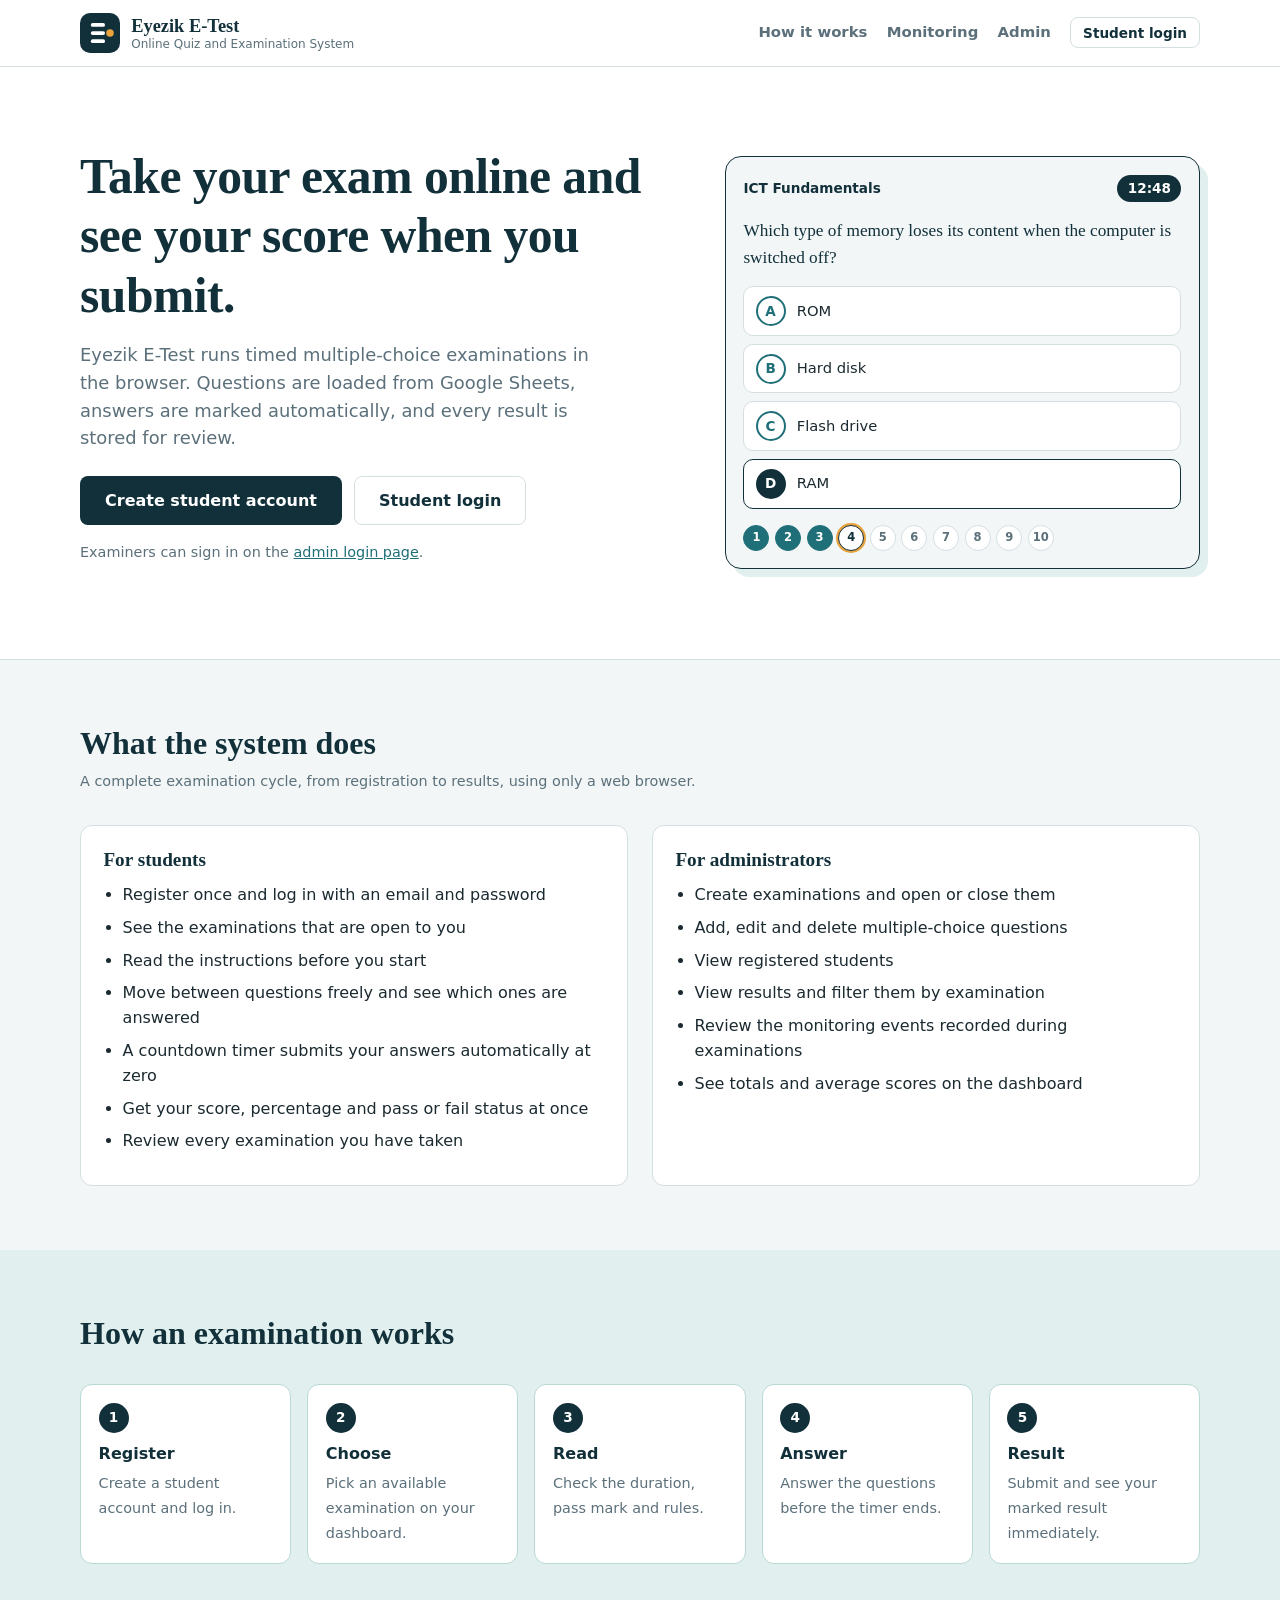
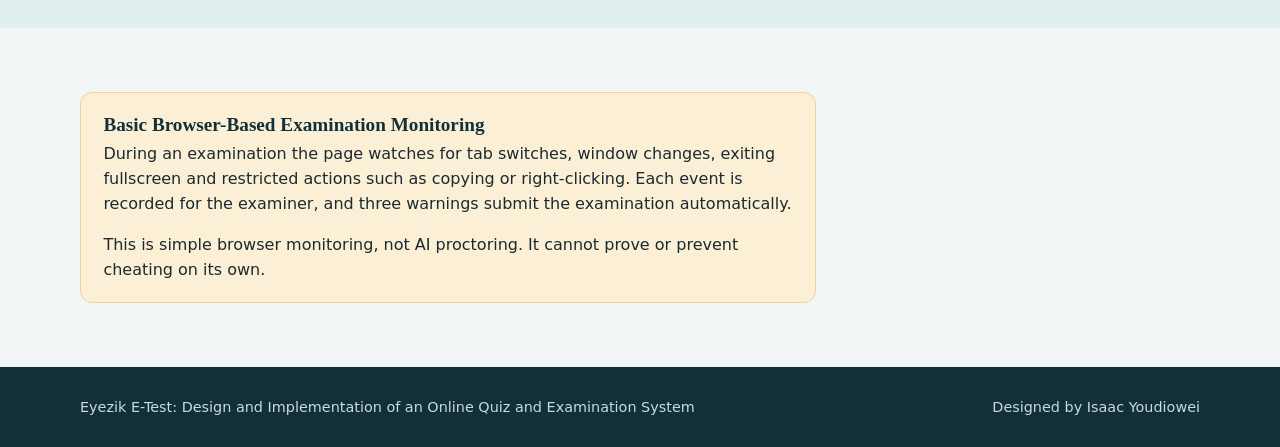
==== index.html @ 9ff87081 "Move index.html to the root level for GitHub Pages" ====
<!DOCTYPE html>
<html lang="en">
<head>
  <meta charset="UTF-8">
  <meta name="viewport" content="width=device-width, initial-scale=1">
  <title>Eyezik E-Test | Online Quiz and Examination System</title>
  <meta name="description" content="Eyezik E-Test is a web-based online quiz and examination system with automatic marking and basic browser-based monitoring.">
  <link rel="icon" href="assets/images/logo.svg" type="image/svg+xml">
  <link rel="stylesheet" href="css/style.css">
</head>
<body class="landing" data-page="landing">

  <header class="site-header">
    <div class="container site-header-inner">
      <a class="brand" href="index.html">
        <img class="brand-logo" src="assets/images/logo.svg" alt="">
        <span class="brand-text"><strong>Eyezik E-Test</strong><small>Online Quiz and Examination System</small></span>
      </a>
      <nav class="site-nav" aria-label="Main">
        <a href="#how">How it works</a>
        <a href="#monitoring">Monitoring</a>
        <a href="admin/login.html">Admin</a>
        <a class="btn btn-secondary btn-sm" href="login.html">Student login</a>
      </nav>
    </div>
  </header>

  <main>
    <section class="hero">
      <div class="container hero-grid">
        <div class="hero-copy">
          <h1>Take your exam online and see your score when you submit.</h1>
          <p class="lead">Eyezik E-Test runs timed multiple-choice examinations in the browser. Questions are loaded from Google Sheets, answers are marked automatically, and every result is stored for review.</p>
          <div class="hero-actions">
            <a class="btn btn-primary btn-lg" href="register.html">Create student account</a>
            <a class="btn btn-secondary btn-lg" href="login.html">Student login</a>
          </div>
          <p class="hero-note">Examiners can sign in on the <a href="admin/login.html">admin login page</a>.</p>
        </div>

        <div class="hero-preview" aria-hidden="true">
          <div class="preview-bar"><span>ICT Fundamentals</span><span class="preview-timer">12:48</span></div>
          <p class="preview-q">Which type of memory loses its content when the computer is switched off?</p>
          <ul class="preview-options">
            <li><span class="bubble">A</span>ROM</li>
            <li><span class="bubble">B</span>Hard disk</li>
            <li><span class="bubble">C</span>Flash drive</li>
            <li class="chosen"><span class="bubble">D</span>RAM</li>
          </ul>
          <div class="preview-nav">
            <span class="done">1</span><span class="done">2</span><span class="done">3</span><span class="now">4</span>
            <span>5</span><span>6</span><span>7</span><span>8</span><span>9</span><span>10</span>
          </div>
        </div>
      </div>
    </section>

    <section class="section" id="features">
      <div class="container">
        <div class="section-head">
          <h2>What the system does</h2>
          <p class="muted">A complete examination cycle, from registration to results, using only a web browser.</p>
        </div>
        <div class="split">
          <div class="card">
            <h3>For students</h3>
            <ul class="feature-list">
              <li>Register once and log in with an email and password</li>
              <li>See the examinations that are open to you</li>
              <li>Read the instructions before you start</li>
              <li>Move between questions freely and see which ones are answered</li>
              <li>A countdown timer submits your answers automatically at zero</li>
              <li>Get your score, percentage and pass or fail status at once</li>
              <li>Review every examination you have taken</li>
            </ul>
          </div>
          <div class="card">
            <h3>For administrators</h3>
            <ul class="feature-list">
              <li>Create examinations and open or close them</li>
              <li>Add, edit and delete multiple-choice questions</li>
              <li>View registered students</li>
              <li>View results and filter them by examination</li>
              <li>Review the monitoring events recorded during examinations</li>
              <li>See totals and average scores on the dashboard</li>
            </ul>
          </div>
        </div>
      </div>
    </section>

    <section class="section section-tint" id="how">
      <div class="container">
        <div class="section-head">
          <h2>How an examination works</h2>
        </div>
        <ol class="steps">
          <li><strong>Register</strong><span>Create a student account and log in.</span></li>
          <li><strong>Choose</strong><span>Pick an available examination on your dashboard.</span></li>
          <li><strong>Read</strong><span>Check the duration, pass mark and rules.</span></li>
          <li><strong>Answer</strong><span>Answer the questions before the timer ends.</span></li>
          <li><strong>Result</strong><span>Submit and see your marked result immediately.</span></li>
        </ol>
      </div>
    </section>

    <section class="section" id="monitoring">
      <div class="container">
        <div class="notice-box">
          <h3>Basic Browser-Based Examination Monitoring</h3>
          <p>During an examination the page watches for tab switches, window changes, exiting fullscreen and restricted actions such as copying or right-clicking. Each event is recorded for the examiner, and three warnings submit the examination automatically.</p>
          <p>This is simple browser monitoring, not AI proctoring. It cannot prove or prevent cheating on its own.</p>
        </div>
      </div>
    </section>
  </main>

  <footer class="site-footer">
    <div class="container footer-inner">
      <span>Eyezik E-Test: Design and Implementation of an Online Quiz and Examination System</span>
      <span>Designed by Isaac Youdiowei</span>
    </div>
  </footer>

</body>
</html>
---- css/style.css ----
/* Eyezik E-Test - style.css
   Shared styles: variables, base, buttons, forms, tables, modals, landing page.
   Design idea: the look of an OMR answer sheet - ink-blue text, round answer bubbles. */

:root {
  --ink: #12303a;
  --ink-soft: #1d4753;
  --teal: #1f6f78;
  --mint: #e1f0ee;
  --paper: #f2f6f7;
  --white: #ffffff;
  --amber: #e8a33d;
  --amber-soft: #fbefd6;
  --green: #2f855a;
  --green-soft: #e0f2e8;
  --red: #b83b2e;
  --red-soft: #f8e1de;
  --text: #1b2a30;
  --muted: #5b707a;
  --line: #d5dfe2;
  --font-body: "Segoe UI", system-ui, -apple-system, "Helvetica Neue", Arial, sans-serif;
  --font-head: "Iowan Old Style", "Charter", Georgia, "Times New Roman", serif;
}

*, *::before, *::after { box-sizing: border-box; }
[hidden] { display: none !important; }

html { -webkit-text-size-adjust: 100%; }

body {
  margin: 0;
  font-family: var(--font-body);
  font-size: 1rem;
  line-height: 1.55;
  color: var(--text);
  background: var(--paper);
}

img { max-width: 100%; display: block; }
a { color: var(--teal); }
a:hover { color: var(--ink); }

h1, h2, h3, h4 {
  font-family: var(--font-head);
  color: var(--ink);
  line-height: 1.2;
  margin: 0 0 .5rem;
  font-weight: 700;
}
h1 { font-size: clamp(2rem, 4.6vw, 3.1rem); letter-spacing: -.01em; }
h2 { font-size: clamp(1.5rem, 3vw, 2rem); }
h3 { font-size: 1.2rem; }
p { margin: 0 0 1rem; }

:focus-visible { outline: 3px solid var(--amber); outline-offset: 2px; }

.container { width: min(1120px, 100% - 2rem); margin-inline: auto; }
.muted { color: var(--muted); font-size: .9rem; }
.visually-hidden {
  position: absolute; width: 1px; height: 1px; overflow: hidden;
  clip: rect(0 0 0 0); white-space: nowrap;
}

/* ---------- Brand ---------- */
.brand { display: flex; align-items: center; gap: .7rem; text-decoration: none; color: var(--ink); }
.brand-logo { width: 40px; height: 40px; flex: none; }
.brand-text { display: flex; flex-direction: column; line-height: 1.2; }
.brand-text strong { font-family: var(--font-head); font-size: 1.15rem; }
.brand-text small { color: var(--muted); font-size: .75rem; }

/* ---------- Buttons ---------- */
.btn {
  display: inline-flex; align-items: center; justify-content: center; gap: .4rem;
  padding: .65rem 1.15rem; border-radius: 8px; border: 1.5px solid transparent;
  font: inherit; font-weight: 600; font-size: .95rem; line-height: 1.2;
  cursor: pointer; text-decoration: none;
  transition: background-color .15s, border-color .15s, color .15s;
}
.btn:disabled { opacity: .5; cursor: not-allowed; }
.btn-primary { background: var(--ink); color: var(--white); }
.btn-primary:hover:not(:disabled) { background: var(--ink-soft); color: var(--white); }
.btn-secondary { background: var(--white); color: var(--ink); border-color: var(--line); }
.btn-secondary:hover:not(:disabled) { border-color: var(--ink); color: var(--ink); }
.btn-ghost { background: transparent; color: var(--ink); }
.btn-ghost:hover:not(:disabled) { background: var(--mint); color: var(--ink); }
.btn-danger { background: var(--white); color: var(--red); border-color: #e5b8b3; }
.btn-danger:hover:not(:disabled) { background: var(--red); border-color: var(--red); color: var(--white); }
.btn-sm { padding: .4rem .75rem; font-size: .85rem; }
.btn-lg { padding: .85rem 1.5rem; font-size: 1rem; }
.btn-block { width: 100%; }

/* ---------- Forms ---------- */
.field { margin-bottom: 1.1rem; }
.field label { display: block; font-weight: 600; font-size: .9rem; margin-bottom: .35rem; color: var(--ink); }
.field .hint { color: var(--muted); font-size: .82rem; margin-top: .3rem; }

input[type="text"], input[type="email"], input[type="password"], input[type="number"],
select, textarea {
  width: 100%; padding: .65rem .8rem; font: inherit; color: var(--text);
  background: var(--white); border: 1.5px solid var(--line); border-radius: 8px;
}
textarea { resize: vertical; min-height: 84px; }
input:focus, select:focus, textarea:focus { border-color: var(--teal); outline: none; box-shadow: 0 0 0 3px rgba(31, 111, 120, .18); }
.field-row { display: grid; grid-template-columns: 1fr 1fr; gap: 1rem; }

.check { display: flex; gap: .6rem; align-items: flex-start; font-size: .95rem; cursor: pointer; }
.check input { width: 1.15rem; height: 1.15rem; margin-top: .2rem; accent-color: var(--ink); flex: none; }

/* ---------- Alerts and badges ---------- */
.alert { padding: .75rem 1rem; border-radius: 8px; margin-bottom: 1rem; font-size: .93rem; border: 1px solid; }
.alert-error { background: var(--red-soft); border-color: #e5b8b3; color: #7a2219; }
.alert-success { background: var(--green-soft); border-color: #b5dcc5; color: #1d5a3a; }
.alert-info { background: var(--mint); border-color: #b9d9d4; color: var(--ink); }

.badge {
  display: inline-block; padding: .15rem .6rem; border-radius: 999px;
  font-size: .78rem; font-weight: 700; line-height: 1.5; white-space: nowrap;
}
.badge-pass, .badge-active { background: var(--green-soft); color: #1d5a3a; }
.badge-fail, .badge-high { background: var(--red-soft); color: #8a2a1f; }
.badge-inactive { background: #e6ecee; color: var(--muted); }
.badge-medium { background: var(--amber-soft); color: #7a4f08; }
.badge-low { background: #e6ecee; color: var(--ink-soft); }

/* ---------- Cards, tables, states ---------- */
.card { background: var(--white); border: 1px solid var(--line); border-radius: 12px; padding: 1.4rem; }
.card h2, .card h3 { margin-bottom: .75rem; }

.table-wrap { overflow-x: auto; background: var(--white); border: 1px solid var(--line); border-radius: 12px; }
table.data { width: 100%; border-collapse: collapse; font-size: .92rem; }
table.data th, table.data td { padding: .75rem .9rem; text-align: left; vertical-align: top; border-bottom: 1px solid var(--line); }
table.data th { background: #eaf1f3; font-size: .82rem; color: var(--ink); white-space: nowrap; }
table.data tr:last-child td { border-bottom: 0; }
table.data td.actions { white-space: nowrap; }
.empty-cell { text-align: center !important; color: var(--muted); padding: 2rem 1rem !important; }
.empty-state {
  padding: 2rem 1rem; text-align: center; color: var(--muted);
  background: var(--white); border: 1.5px dashed var(--line); border-radius: 12px;
}
.loading-state { padding: 2rem; text-align: center; color: var(--muted); }
.loading-state::before {
  content: ""; display: block; width: 28px; height: 28px; margin: 0 auto .75rem;
  border: 3px solid var(--line); border-top-color: var(--teal); border-radius: 50%;
  animation: spin .8s linear infinite;
}
@keyframes spin { to { transform: rotate(360deg); } }

/* Answer bubble: used on the exam page, admin question list and landing preview */
.bubble {
  flex: none; display: inline-flex; align-items: center; justify-content: center;
  width: 30px; height: 30px; border-radius: 50%;
  border: 2px solid var(--teal); color: var(--teal);
  font-size: .85rem; font-weight: 700; background: var(--white);
  transition: background-color .2s, color .2s, border-color .2s;
}

/* ---------- Student header (dashboard, history, instructions, result) ---------- */
.app-header { background: var(--white); border-bottom: 1px solid var(--line); position: sticky; top: 0; z-index: 20; }
.app-header-inner { display: flex; align-items: center; gap: 1.5rem; padding: .7rem 0; }
.app-nav { display: flex; gap: .25rem; margin-right: auto; }
.nav-link { padding: .45rem .8rem; border-radius: 8px; text-decoration: none; color: var(--muted); font-weight: 600; font-size: .93rem; }
.nav-link:hover { color: var(--ink); background: var(--mint); }
.nav-link.active { color: var(--ink); background: var(--mint); }
.user-menu { display: flex; align-items: center; gap: .6rem; }
.user-name { font-weight: 600; font-size: .93rem; max-width: 190px; overflow: hidden; text-overflow: ellipsis; white-space: nowrap; }

/* ---------- Toast and modal ---------- */
.toast-container { position: fixed; right: 1rem; bottom: 1rem; z-index: 200; display: flex; flex-direction: column; gap: .5rem; max-width: min(360px, calc(100% - 2rem)); }
.toast {
  padding: .75rem 1rem; border-radius: 8px; color: var(--white); background: var(--ink);
  font-size: .92rem; box-shadow: 0 6px 20px rgba(18, 48, 58, .25); animation: toast-in .25s ease-out;
}
.toast-success { background: var(--green); }
.toast-error { background: var(--red); }
.toast-hide { opacity: 0; transition: opacity .3s; }
@keyframes toast-in { from { transform: translateY(8px); opacity: 0; } to { transform: none; opacity: 1; } }

.modal-overlay {
  position: fixed; inset: 0; z-index: 100; display: flex; align-items: center; justify-content: center;
  padding: 1rem; background: rgba(18, 48, 58, .6); overflow-y: auto;
}
.modal {
  width: min(560px, 100%); max-height: calc(100vh - 2rem); overflow-y: auto;
  background: var(--white); border-radius: 14px; padding: 1.6rem;
  box-shadow: 0 20px 50px rgba(18, 48, 58, .35);
}
.modal-small { width: min(430px, 100%); }
.modal h2 { font-size: 1.35rem; }
.modal-actions { display: flex; justify-content: flex-end; gap: .6rem; margin-top: 1.25rem; flex-wrap: wrap; }

/* ==================================================
   Landing page (index.html)
   ================================================== */
.site-header { background: var(--white); border-bottom: 1px solid var(--line); }
.site-header-inner { display: flex; align-items: center; justify-content: space-between; gap: 1rem; padding: .8rem 0; }
.site-nav { display: flex; align-items: center; gap: 1.2rem; }
.site-nav a:not(.btn) { color: var(--muted); text-decoration: none; font-weight: 600; font-size: .93rem; }
.site-nav a:not(.btn):hover { color: var(--ink); }

.hero { padding: clamp(2.5rem, 7vw, 5rem) 0; background: var(--white); border-bottom: 1px solid var(--line); }
.hero-grid { display: grid; grid-template-columns: 1.1fr .9fr; gap: clamp(1.5rem, 5vw, 4rem); align-items: center; }
.hero-copy h1 { margin-bottom: 1rem; }
.lead { font-size: 1.12rem; color: var(--muted); max-width: 34rem; }
.hero-actions { display: flex; gap: .75rem; flex-wrap: wrap; margin: 1.5rem 0 1rem; }
.hero-note { font-size: .9rem; color: var(--muted); }

/* A static picture of the exam screen. The animation fills one bubble after the page loads. */
.hero-preview {
  background: var(--paper); border: 1.5px solid var(--ink); border-radius: 16px; padding: 1.1rem;
  box-shadow: 8px 8px 0 var(--mint);
}
.preview-bar { display: flex; justify-content: space-between; align-items: center; margin-bottom: 1rem; font-size: .85rem; font-weight: 600; color: var(--ink); }
.preview-timer { background: var(--ink); color: var(--white); padding: .2rem .65rem; border-radius: 999px; font-variant-numeric: tabular-nums; }
.preview-q { font-family: var(--font-head); font-size: 1.08rem; color: var(--ink); margin-bottom: .9rem; }
.preview-options { list-style: none; margin: 0 0 1rem; padding: 0; display: grid; gap: .5rem; }
.preview-options li {
  display: flex; align-items: center; gap: .7rem; padding: .55rem .7rem;
  background: var(--white); border: 1.5px solid var(--line); border-radius: 10px; font-size: .92rem;
}
.preview-options li.chosen { border-color: var(--ink); }
.preview-options li.chosen .bubble { animation: fill-bubble .5s ease-out 1.1s both; }
.preview-nav { display: flex; flex-wrap: wrap; gap: .35rem; }
.preview-nav span {
  width: 26px; height: 26px; border-radius: 50%; border: 1.5px solid var(--line); background: var(--white);
  display: inline-flex; align-items: center; justify-content: center; font-size: .72rem; font-weight: 700; color: var(--muted);
}
.preview-nav span.done { background: var(--teal); border-color: var(--teal); color: var(--white); }
.preview-nav span.now { border-color: var(--ink); color: var(--ink); box-shadow: 0 0 0 2px var(--amber); }
@keyframes fill-bubble { from { background: var(--white); color: var(--teal); } to { background: var(--ink); border-color: var(--ink); color: var(--white); } }

.section { padding: clamp(2.5rem, 6vw, 4rem) 0; }
.section-tint { background: var(--mint); }
.section-head { max-width: 40rem; margin-bottom: 2rem; }
.split { display: grid; grid-template-columns: 1fr 1fr; gap: 1.5rem; }
.feature-list { margin: 0; padding-left: 1.2rem; }
.feature-list li { margin-bottom: .5rem; }

.steps { list-style: none; counter-reset: step; margin: 0; padding: 0; display: grid; grid-template-columns: repeat(5, 1fr); gap: 1rem; }
.steps li { counter-increment: step; background: var(--white); border-radius: 12px; padding: 1.1rem; border: 1px solid #b9d9d4; }
.steps li::before {
  content: counter(step); display: inline-flex; align-items: center; justify-content: center;
  width: 30px; height: 30px; margin-bottom: .6rem; border-radius: 50%;
  background: var(--ink); color: var(--white); font-weight: 700; font-size: .85rem;
}
.steps strong { display: block; color: var(--ink); margin-bottom: .25rem; }
.steps span { font-size: .9rem; color: var(--muted); }

.notice-box { background: var(--amber-soft); border: 1px solid #efd29c; border-radius: 12px; padding: 1.25rem 1.4rem; max-width: 46rem; }
.notice-box h3 { margin-bottom: .4rem; }
.notice-box p:last-child { margin-bottom: 0; }

.site-footer { background: var(--ink); color: #c9dadf; padding: 1.8rem 0; font-size: .9rem; }
.site-footer a { color: #ffffff; }
.footer-inner { display: flex; justify-content: space-between; gap: 1rem; flex-wrap: wrap; }

/* ---------- Responsive ---------- */
@media (max-width: 900px) {
  .hero-grid { grid-template-columns: 1fr; }
  .steps { grid-template-columns: 1fr 1fr; }
  .split { grid-template-columns: 1fr; }
}
@media (max-width: 640px) {
  .brand-text small { display: none; }
  .app-header-inner { flex-wrap: wrap; gap: .5rem 1rem; }
  .app-nav { order: 3; width: 100%; }
  .user-menu { margin-left: auto; }
  .site-nav a:not(.btn) { display: none; }
  .steps { grid-template-columns: 1fr; }
  .field-row { grid-template-columns: 1fr; }
  .modal { padding: 1.2rem; }
}

@media (prefers-reduced-motion: reduce) {
  *, *::before, *::after { animation: none !important; transition: none !important; }
  .preview-options li.chosen .bubble { background: var(--ink); border-color: var(--ink); color: var(--white); }
}

/* ==================================================
   Shared page blocks (student pages and admin pages)
   ================================================== */
.page { padding: 2rem 0 3.5rem; }
.page-head { display: flex; justify-content: space-between; align-items: flex-end; gap: 1rem; flex-wrap: wrap; margin-bottom: 1.5rem; }
.page-head h1 { font-size: clamp(1.6rem, 3.5vw, 2.2rem); margin-bottom: .2rem; }
.page-head p { margin: 0; color: var(--muted); }

.stat-grid { display: grid; grid-template-columns: repeat(auto-fit, minmax(170px, 1fr)); gap: 1rem; margin-bottom: 2rem; }
.stat-card { background: var(--white); border: 1px solid var(--line); border-radius: 12px; padding: 1.1rem 1.2rem; }
.stat-value { font-family: var(--font-head); font-size: 2rem; font-weight: 700; color: var(--ink); line-height: 1.1; }
.stat-label { color: var(--muted); font-size: .88rem; margin-top: .2rem; }

.block-title { display: flex; justify-content: space-between; align-items: baseline; gap: 1rem; margin: 2rem 0 .9rem; }
.block-title h2 { margin: 0; font-size: 1.35rem; }
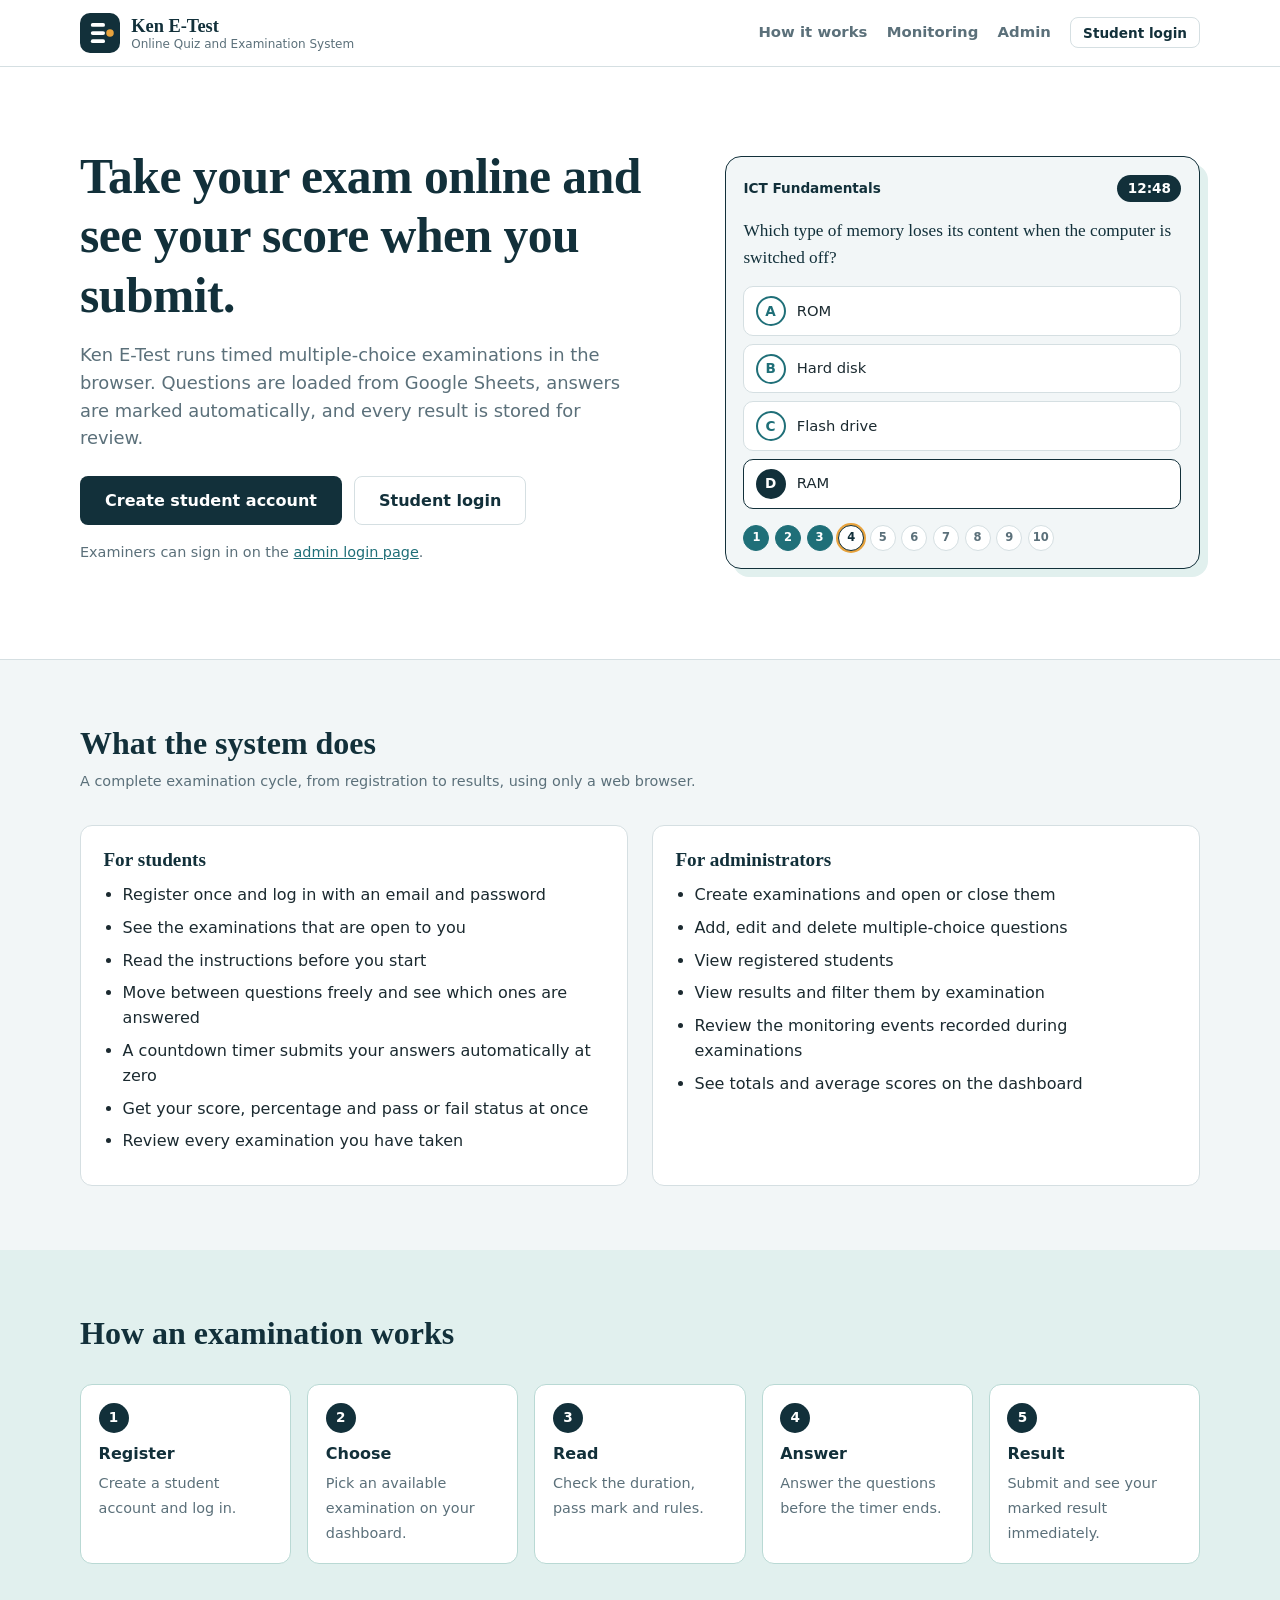
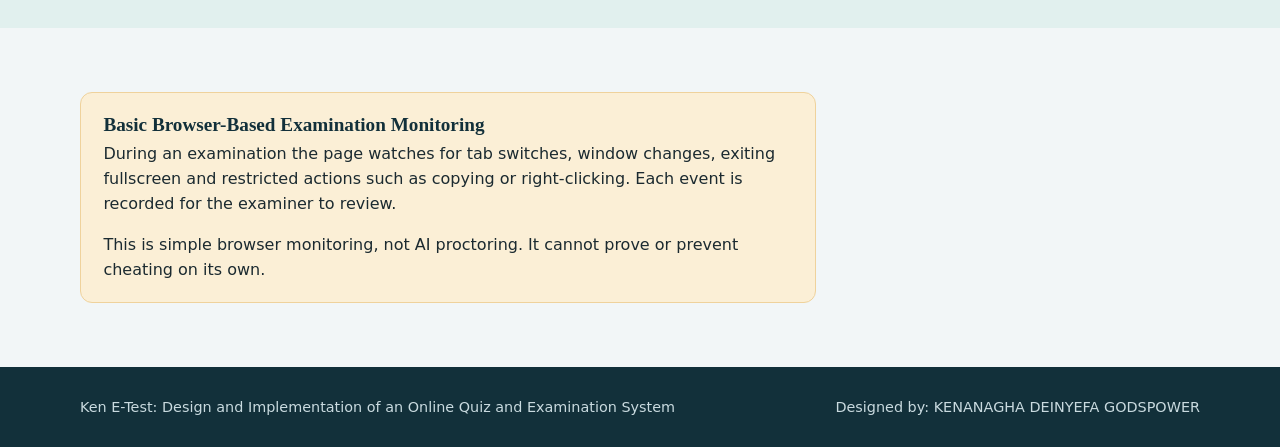
==== commit fbd32ca4: "Update main site branding and designer credit" ====
--- a/index.html
+++ b/index.html
@@ -3,8 +3,8 @@
 <head>
   <meta charset="UTF-8">
   <meta name="viewport" content="width=device-width, initial-scale=1">
-  <title>Eyezik E-Test | Online Quiz and Examination System</title>
-  <meta name="description" content="Eyezik E-Test is a web-based online quiz and examination system with automatic marking and basic browser-based monitoring.">
+  <title>Ken E-Test | Online Quiz and Examination System</title>
+  <meta name="description" content="Ken E-Test is a web-based online quiz and examination system with automatic marking and basic browser-based monitoring.">
   <link rel="icon" href="assets/images/logo.svg" type="image/svg+xml">
   <link rel="stylesheet" href="css/style.css">
 </head>
@@ -14,7 +14,7 @@
     <div class="container site-header-inner">
       <a class="brand" href="index.html">
         <img class="brand-logo" src="assets/images/logo.svg" alt="">
-        <span class="brand-text"><strong>Eyezik E-Test</strong><small>Online Quiz and Examination System</small></span>
+        <span class="brand-text"><strong>Ken E-Test</strong><small>Online Quiz and Examination System</small></span>
       </a>
       <nav class="site-nav" aria-label="Main">
         <a href="#how">How it works</a>
@@ -30,7 +30,7 @@
       <div class="container hero-grid">
         <div class="hero-copy">
           <h1>Take your exam online and see your score when you submit.</h1>
-          <p class="lead">Eyezik E-Test runs timed multiple-choice examinations in the browser. Questions are loaded from Google Sheets, answers are marked automatically, and every result is stored for review.</p>
+          <p class="lead">Ken E-Test runs timed multiple-choice examinations in the browser. Questions are loaded from Google Sheets, answers are marked automatically, and every result is stored for review.</p>
           <div class="hero-actions">
             <a class="btn btn-primary btn-lg" href="register.html">Create student account</a>
             <a class="btn btn-secondary btn-lg" href="login.html">Student login</a>
@@ -108,7 +108,7 @@
       <div class="container">
         <div class="notice-box">
           <h3>Basic Browser-Based Examination Monitoring</h3>
-          <p>During an examination the page watches for tab switches, window changes, exiting fullscreen and restricted actions such as copying or right-clicking. Each event is recorded for the examiner, and three warnings submit the examination automatically.</p>
+          <p>During an examination the page watches for tab switches, window changes, exiting fullscreen and restricted actions such as copying or right-clicking. Each event is recorded for the examiner to review.</p>
           <p>This is simple browser monitoring, not AI proctoring. It cannot prove or prevent cheating on its own.</p>
         </div>
       </div>
@@ -117,8 +117,8 @@
 
   <footer class="site-footer">
     <div class="container footer-inner">
-      <span>Eyezik E-Test: Design and Implementation of an Online Quiz and Examination System</span>
-      <span>Designed by Isaac Youdiowei</span>
+      <span>Ken E-Test: Design and Implementation of an Online Quiz and Examination System</span>
+      <span>Designed by: KENANAGHA DEINYEFA GODSPOWER</span>
     </div>
   </footer>
 
